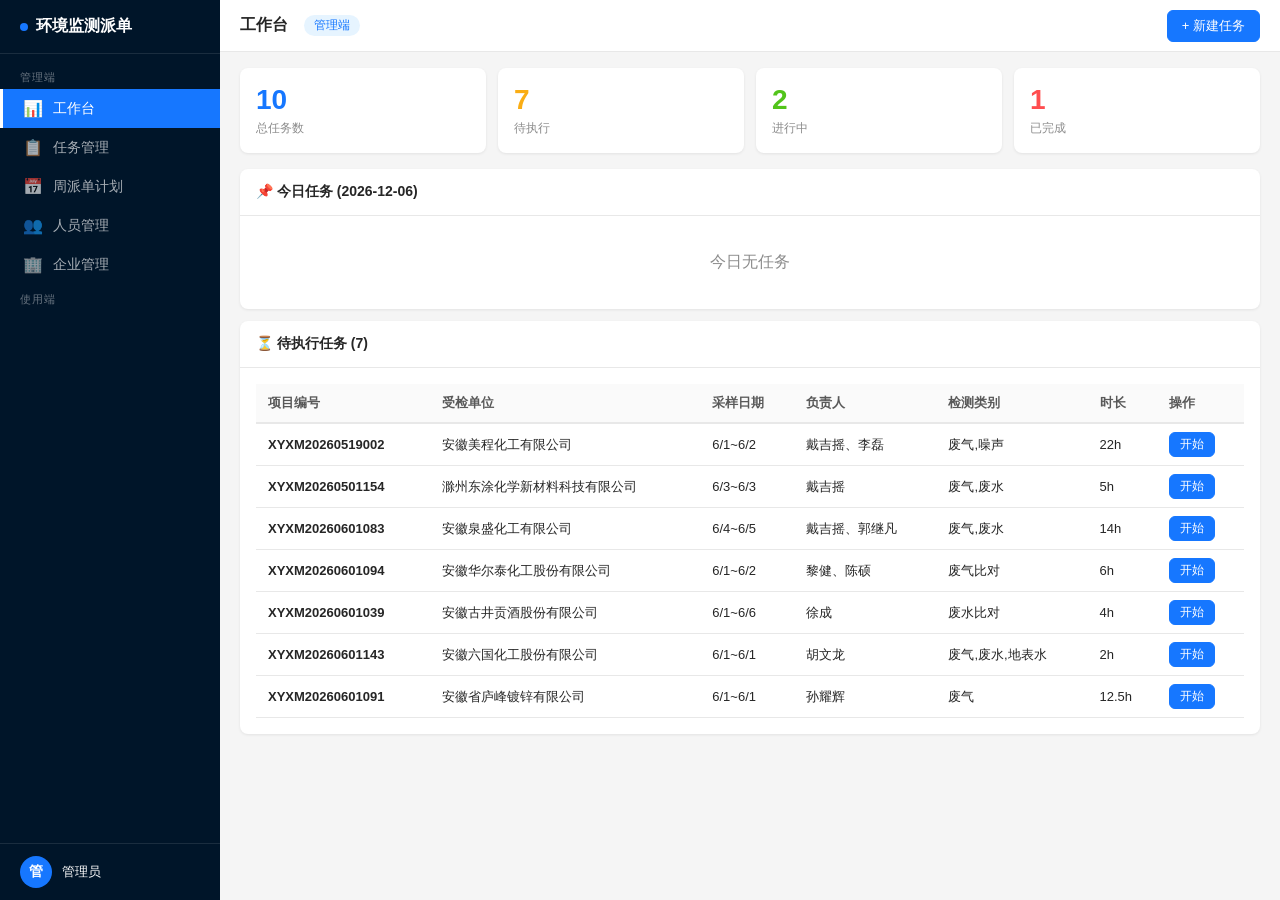
==== index.html @ 9804bbfb "环境监测采样派单系统 - 初始化" ====
<!DOCTYPE html>
<html lang="zh-CN">
<head>
<meta charset="UTF-8">
<meta name="viewport" content="width=device-width, initial-scale=1.0">
<title>环境监测采样派单系统</title>
<style>
:root {
  --primary: #1677ff; --success: #52c41a; --warning: #faad14; --danger: #ff4d4f;
  --bg: #f5f5f5; --card: #fff; --text: #262626; --text2: #595959; --text3: #8c8c8c;
  --border: #e8e8e8; --radius: 8px; --shadow: 0 1px 3px rgba(0,0,0,.08);
  --sidebar-w: 220px; --header-h: 52px;
}
*{margin:0;padding:0;box-sizing:border-box}
body{font-family:-apple-system,BlinkMacSystemFont,'Segoe UI',sans-serif;background:var(--bg);color:var(--text);display:flex;min-height:100vh}

/* Sidebar */
.sidebar{width:var(--sidebar-w);background:#001529;color:#fff;display:flex;flex-direction:column;position:fixed;top:0;left:0;bottom:0;z-index:100}
.sidebar .logo{padding:16px 20px;font-size:16px;font-weight:700;border-bottom:1px solid rgba(255,255,255,.1);display:flex;align-items:center;gap:8px}
.sidebar .logo .dot{width:8px;height:8px;border-radius:50%;background:var(--primary)}
.sidebar nav{flex:1;padding:8px 0;overflow-y:auto}
.sidebar .nav-group{padding:8px 20px 4px;font-size:11px;color:rgba(255,255,255,.4);text-transform:uppercase;letter-spacing:1px}
.sidebar .nav-item{display:flex;align-items:center;gap:10px;padding:10px 20px;cursor:pointer;font-size:14px;color:rgba(255,255,255,.65);transition:all .2s;border-left:3px solid transparent}
.sidebar .nav-item:hover{color:#fff;background:rgba(255,255,255,.06)}
.sidebar .nav-item.active{color:#fff;background:var(--primary);border-left-color:#fff}
.sidebar .nav-item .icon{font-size:16px;width:20px;text-align:center}
.sidebar .user-area{padding:12px 20px;border-top:1px solid rgba(255,255,255,.1);display:flex;align-items:center;gap:10px;cursor:pointer;font-size:13px}
.sidebar .user-area .avatar{width:32px;height:32px;border-radius:50%;background:var(--primary);display:flex;align-items:center;justify-content:center;font-weight:700;font-size:14px}

/* Main */
.main{margin-left:var(--sidebar-w);flex:1;display:flex;flex-direction:column;min-height:100vh}
.header{height:var(--header-h);background:var(--card);border-bottom:1px solid var(--border);display:flex;align-items:center;padding:0 20px;gap:16px;position:sticky;top:0;z-index:50}
.header h2{font-size:16px;font-weight:600}
.header .role-badge{padding:2px 10px;border-radius:12px;font-size:12px;font-weight:500}
.header .role-badge.admin{background:#e6f4ff;color:var(--primary)}
.header .role-badge.worker{background:#f6ffed;color:var(--success)}
.header .actions{margin-left:auto;display:flex;gap:8px;align-items:center}
.content{padding:16px 20px;flex:1;overflow-y:auto}

/* Cards & Grid */
.stats-grid{display:grid;grid-template-columns:repeat(4,1fr);gap:12px;margin-bottom:16px}
.stat-card{background:var(--card);border-radius:var(--radius);padding:16px;box-shadow:var(--shadow)}
.stat-card .val{font-size:28px;font-weight:700}
.stat-card .lbl{font-size:12px;color:var(--text3);margin-top:4px}
.stat-card.c1 .val{color:var(--primary)}
.stat-card.c2 .val{color:var(--warning)}
.stat-card.c3 .val{color:var(--success)}
.stat-card.c4 .val{color:var(--danger)}

.panel{background:var(--card);border-radius:var(--radius);box-shadow:var(--shadow);margin-bottom:12px}
.panel-header{padding:14px 16px;border-bottom:1px solid var(--border);display:flex;align-items:center;justify-content:space-between}
.panel-header h3{font-size:14px;font-weight:600}
.panel-body{padding:16px;overflow-x:auto}

/* Table */
table{width:100%;border-collapse:collapse;font-size:13px}
th{background:#fafafa;padding:10px 12px;text-align:left;font-weight:600;border-bottom:2px solid var(--border);white-space:nowrap;color:var(--text2)}
td{padding:8px 12px;border-bottom:1px solid var(--border)}
tr:hover{background:#fafafa}

/* Tags */
.tag{display:inline-block;padding:2px 8px;border-radius:4px;font-size:11px;font-weight:500}
.tag-info{background:#e6f4ff;color:var(--primary)}
.tag-success{background:#f6ffed;color:var(--success)}
.tag-warning{background:#fffbe6;color:#d48806}
.tag-danger{background:#fff2e8;color:var(--danger)}
.tag-default{background:#f5f5f5;color:var(--text3)}

/* Buttons */
.btn{padding:6px 14px;border-radius:6px;font-size:13px;cursor:pointer;border:1px solid var(--border);background:#fff;color:var(--text);display:inline-flex;align-items:center;gap:4px;transition:all .2s}
.btn:hover{opacity:.85}
.btn-primary{background:var(--primary);color:#fff;border-color:var(--primary)}
.btn-success{background:var(--success);color:#fff;border-color:var(--success)}
.btn-danger{background:var(--danger);color:#fff;border-color:var(--danger)}
.btn-sm{padding:3px 10px;font-size:12px}
.btn-ghost{background:transparent;border-color:var(--border)}

/* Forms */
.form-row{display:flex;gap:12px;margin-bottom:12px;flex-wrap:wrap}
.form-group{flex:1;min-width:160px}
.form-group label{display:block;font-size:12px;color:var(--text2);margin-bottom:4px;font-weight:500}
.form-group input,.form-group select,.form-group textarea{width:100%;padding:7px 10px;border:1px solid var(--border);border-radius:6px;font-size:13px;outline:none;transition:border .2s}
.form-group input:focus,.form-group select:focus{border-color:var(--primary);box-shadow:0 0 0 2px rgba(22,119,255,.1)}

/* Modal */
.modal-overlay{display:none;position:fixed;top:0;left:0;right:0;bottom:0;background:rgba(0,0,0,.45);z-index:200;align-items:center;justify-content:center}
.modal-overlay.show{display:flex}
.modal{background:var(--card);border-radius:12px;width:90%;max-width:700px;max-height:85vh;overflow-y:auto;box-shadow:0 6px 30px rgba(0,0,0,.15)}
.modal-header{padding:16px 20px;border-bottom:1px solid var(--border);display:flex;align-items:center;justify-content:space-between}
.modal-header h3{font-size:16px}
.modal-body{padding:20px}
.modal-footer{padding:12px 20px;border-top:1px solid var(--border);display:flex;justify-content:flex-end;gap:8px}

/* Page panels */
.page{display:none}
.page.active{display:block}

/* Calendar Strip */
.calendar-strip{display:flex;gap:4px;overflow-x:auto;padding:4px 0;margin-bottom:12px}
.cal-day{min-width:120px;background:var(--card);border-radius:var(--radius);padding:10px;text-align:center;border:2px solid transparent;cursor:pointer;flex-shrink:0}
.cal-day:hover{border-color:var(--primary)}
.cal-day.active{border-color:var(--primary);background:#e6f4ff}
.cal-day .dow{font-size:11px;color:var(--text3)}
.cal-day .date{font-size:18px;font-weight:700}
.cal-day .count{font-size:11px;color:var(--primary);margin-top:2px}

/* Progress Bar */
.progress-bar{height:6px;background:#f0f0f0;border-radius:3px;overflow:hidden;min-width:60px}
.progress-bar .fill{height:100%;border-radius:3px;transition:width .3s}
.fill-blue{background:var(--primary)}
.fill-green{background:var(--success)}
.fill-warning{background:var(--warning)}

/* Toast */
.toast{position:fixed;top:16px;left:50%;transform:translateX(-50%);background:#333;color:#fff;padding:10px 20px;border-radius:20px;font-size:13px;z-index:300;opacity:0;transition:opacity .3s}
.toast.show{opacity:1}

/* Responsive */  
@media(max-width:768px){.sidebar{width:60px}.sidebar .nav-item span:not(.icon),.sidebar .nav-group,.sidebar .logo span,.sidebar .user-area span{display:none}.sidebar .logo{justify-content:center;padding:16px 0}.sidebar .nav-item{justify-content:center;padding:12px 0}.main{margin-left:60px}.stats-grid{grid-template-columns:repeat(2,1fr)}}
</style>
</head>
<body>

<!-- Sidebar -->
<div class="sidebar">
  <div class="logo"><span class="dot"></span><span>环境监测派单</span></div>
  <nav>
    <div class="nav-group">管理端</div>
    <div class="nav-item admin-only active" data-page="dashboard"><span class="icon">📊</span><span>工作台</span></div>
    <div class="nav-item admin-only" data-page="tasks"><span class="icon">📋</span><span>任务管理</span></div>
    <div class="nav-item admin-only" data-page="dispatch"><span class="icon">📅</span><span>周派单计划</span></div>
    <div class="nav-item admin-only" data-page="personnel"><span class="icon">👥</span><span>人员管理</span></div>
    <div class="nav-item admin-only" data-page="companies"><span class="icon">🏢</span><span>企业管理</span></div>
    <div class="nav-group">使用端</div>
    <div class="nav-item worker-only" data-page="mytasks"><span class="icon">📝</span><span>我的任务</span></div>
    <div class="nav-item worker-only" data-page="sampling"><span class="icon">🧪</span><span>现场采样</span></div>
    <div class="nav-item worker-only" data-page="history"><span class="icon">📦</span><span>历史记录</span></div>
  </nav>
  <div class="user-area" id="userSwitcher">
    <div class="avatar" id="userAvatar">管</div>
    <span id="userName">管理员</span>
  </div>
</div>

<!-- Main -->
<div class="main">
  <div class="header">
    <h2 id="pageTitle">工作台</h2>
    <span class="role-badge admin" id="roleBadge">管理端</span>
    <div class="actions" id="headerActions"></div>
  </div>
  <div class="content" id="contentArea"></div>
</div>

<!-- Toast -->
<div class="toast" id="toast"></div>

<!-- Modal -->
<div class="modal-overlay" id="modalOverlay"><div class="modal" id="modalBox"></div></div>

<script>
// ==================== DATA LAYER ====================
const DB_KEY = 'dispatch_db_v2';

const defaultPersonnel = [
  '戴吉摇','李磊','苏骏飞','齐胜男','郭继凡','孙卫文','徐成','祝建','黎健','陈硕',
  '孙耀辉','程跃','江涛','何子龙','陈向浩','史文侯','胡文龙','杨建东','何子昂','万翔','孟祥泽','赵阿康'
].map((name,i)=>({id:'P'+(i+1),name,phone:'',role:i<4?'组长':'组员',status:'active'}));

const defaultCompanies = [
  {id:'C1',name:'安徽美程化工有限公司',region:'滁州定远',contact:'聂亚多',phone:'18756419562',epaAccount:'',onlineAccount:''},
  {id:'C2',name:'滁州东涂化学新材料科技有限公司',region:'滁州定远',contact:'郑严',phone:'18019811106',epaAccount:'',onlineAccount:''},
  {id:'C3',name:'安徽泉盛化工有限公司',region:'滁州定远',contact:'常雪峰',phone:'13956759881',epaAccount:'',onlineAccount:''},
  {id:'C4',name:'安徽华塑股份有限公司',region:'滁州定远',contact:'邵保成',phone:'15756056766',epaAccount:'hwasu2012',onlineAccount:'hsgf'},
  {id:'C5',name:'安徽华尔泰化工股份有限公司',region:'池州',contact:'张燕',phone:'18226967898',epaAccount:'',onlineAccount:''},
  {id:'C6',name:'安徽口子酒业股份有限公司东山厂区',region:'淮北',contact:'唐新村',phone:'13195618285',epaAccount:'anhuikouzijiuye2',onlineAccount:''},
  {id:'C7',name:'绿十字（中国）生物制品有限公司',region:'淮南',contact:'杨晨',phone:'17352953308',epaAccount:'',onlineAccount:''},
  {id:'C8',name:'安徽古井贡酒股份有限公司',region:'亳州',contact:'孙祥',phone:'15055817698',epaAccount:'',onlineAccount:''},
  {id:'C9',name:'安徽六国化工股份有限公司',region:'铜陵',contact:'吴杰',phone:'18056219600',epaAccount:'',onlineAccount:''},
  {id:'C10',name:'安徽省庐峰镀锌有限公司',region:'合肥',contact:'汪大胜',phone:'18055155335',epaAccount:'',onlineAccount:''},
  {id:'C11',name:'安徽金安不锈钢铸造有限公司',region:'六安',contact:'陈思源',phone:'13515608203',epaAccount:'',onlineAccount:''},
  {id:'C12',name:'安徽阳城化工科技有限公司',region:'滁州定远',contact:'范家奎',phone:'18355058960',epaAccount:'',onlineAccount:''},
];

const ds = ['2026-06-01','2026-06-02','2026-06-03','2026-06-04','2026-06-05','2026-06-06','2026-06-07',
  '2026-06-08','2026-06-09','2026-06-10','2026-06-11','2026-06-12','2026-06-13','2026-06-14'];

const defaultTasks = [
  {id:'T1',pid:'XYXM20260519002',dateStart:'2026-06-01',dateEnd:'2026-06-02',company:'C1',leader:'P1,P2',members:'P3,P4',
    types:'废气,噪声',plannedHrs:22,actualHrs:null,status:'pending',note:''},
  {id:'T2',pid:'XYXM20260501154',dateStart:'2026-06-03',dateEnd:'2026-06-03',company:'C2',leader:'P1',members:'P3',
    types:'废气,废水',plannedHrs:5,actualHrs:null,status:'pending',note:''},
  {id:'T3',pid:'XYXM20260601083',dateStart:'2026-06-04',dateEnd:'2026-06-05',company:'C3',leader:'P1,P5',members:'P3,P6',
    types:'废气,废水',plannedHrs:14,actualHrs:null,status:'pending',note:'无组织废气不做，其余完成'},
  {id:'T4',pid:'XYXM20260601027',dateStart:'2026-06-03',dateEnd:'2026-06-05',company:'C4',leader:'P2',members:'P4',
    types:'废气,废水',plannedHrs:4,actualHrs:null,status:'progress',note:''},
  {id:'T5',pid:'XYXM20260601094',dateStart:'2026-06-01',dateEnd:'2026-06-02',company:'C5',leader:'P9,P10',members:'P11,P12',
    types:'废气比对',plannedHrs:6,actualHrs:null,status:'pending',note:''},
  {id:'T6',pid:'XYXM20260601005',dateStart:'2026-06-01',dateEnd:'2026-06-03',company:'C7',leader:'P5',members:'P6',
    types:'废水比对',plannedHrs:4,actualHrs:null,status:'progress',note:'企业雨水如无流动水，现场取消'},
  {id:'T7',pid:'XYXM20260601039',dateStart:'2026-06-01',dateEnd:'2026-06-06',company:'C8',leader:'P7',members:'P8',
    types:'废水比对',plannedHrs:4,actualHrs:null,status:'pending',note:''},
  {id:'T8',pid:'XYXM20260601002',dateStart:'2026-06-01',dateEnd:'2026-06-01',company:'C12',leader:'P9',members:'P10',
    types:'废气,噪声',plannedHrs:5,actualHrs:5,status:'done',note:'3号完成有组织及无组织臭气浓度项目'},
  {id:'T9',pid:'XYXM20260601143',dateStart:'2026-06-01',dateEnd:'2026-06-01',company:'C9',leader:'P17',members:'P19',
    types:'废气,废水,地表水',plannedHrs:2,actualHrs:null,status:'pending',note:'黑度采样1次'},
  {id:'T10',pid:'XYXM20260601091',dateStart:'2026-06-01',dateEnd:'2026-06-01',company:'C10',leader:'P11',members:'P12',
    types:'废气',plannedHrs:12.5,actualHrs:null,status:'pending',note:''},
];

const defaultSamplingRecords = [
  {id:'S1',taskId:'T8',date:'2026-06-01',sampler:'孙耀辉',items:'颗粒物,氮氧化物',photos:{entry:true,exit:true,sample:true,record:true},
    gps:{lat:31.5563,lng:118.4952},device:'3012H-05',note:'',createdAt:'2026-06-01T10:30:00'},
];

const initDB = {
  personnel: defaultPersonnel,
  companies: defaultCompanies,
  tasks: defaultTasks,
  samplingRecords: defaultSamplingRecords,
  currentUser: {id:'P0',name:'管理员',role:'admin'},
  nextIds: {task:11,company:13,personnel:23,sampling:2}
};

function loadDB(){try{const d=localStorage.getItem(DB_KEY);return d?JSON.parse(d):JSON.parse(JSON.stringify(initDB))}catch(e){return JSON.parse(JSON.stringify(initDB))}}
function saveDB(db=null){if(!db)db=App.db;localStorage.setItem(DB_KEY,JSON.stringify(db))}

const App = {db:loadDB(),page:'dashboard'};
if(!localStorage.getItem(DB_KEY)) saveDB(App.db);

// ==================== HELPERS ====================
function $(sel){return document.querySelector(sel)}
function $$(sel){return document.querySelectorAll(sel)}
function toast(msg){const t=$('#toast');t.textContent=msg;t.classList.add('show');setTimeout(()=>t.classList.remove('show'),2000)}
function fmtDate(d){if(!d)return'';const p=new Date(d);return `${p.getMonth()+1}/${p.getDate()}`}
function getPerson(id){return App.db.personnel.find(p=>p.id===id)}
function getPeople(ids){if(!ids)return'';return ids.split(',').map(id=>{const p=getPerson(id.trim());return p?p.name:id}).join('、')}
function getCompany(id){return App.db.companies.find(c=>c.id===id)}
function getCompanyName(id){const c=getCompany(id);return c?c.name:id||''}
function statusTag(s){
  const m={pending:['待执行','warning'],progress:['进行中','info'],done:['已完成','success'],cancelled:['已取消','danger']};
  const [t,c]=m[s]||['未知','default'];return `<span class="tag tag-${c}">${t}</span>`;
}
function isAdmin(){return App.db.currentUser.role==='admin'}
function nextId(type){const key=type+'Id' in App.db.nextIds ? type+'Id' : type;const n=App.db.nextIds[type];App.db.nextIds[type]=n+1;saveDB();return type[0].toUpperCase()+n}

// ==================== ROUTING ====================
function navigate(page){
  App.page=page;
  $$('.nav-item').forEach(n=>n.classList.remove('active'));
  const nav=document.querySelector(`.nav-item[data-page="${page}"]`);
  if(nav)nav.classList.add('active');
  const titles={dashboard:'工作台',tasks:'任务管理',dispatch:'周派单计划',personnel:'人员管理',companies:'企业管理',mytasks:'我的任务',sampling:'现场采样',history:'历史记录'};
  $('#pageTitle').textContent=titles[page]||page;
  renderPage(page);
  updateRoleUI();
}

function updateRoleUI(){
  const admin=isAdmin();
  $$('.admin-only').forEach(e=>e.style.display=admin?'':'none');
  $$('.worker-only').forEach(e=>e.style.display=admin?'none':'');
  const badge=$('#roleBadge');
  badge.textContent=admin?'管理端':'使用端';
  badge.className='role-badge '+(admin?'admin':'worker');
  $('#userAvatar').textContent=admin?'管':(App.db.currentUser.name||'员')[0];
  $('#userName').textContent=admin?'管理员':App.db.currentUser.name;
}

// ==================== USER SWITCHER ====================
$('#userSwitcher').addEventListener('click',()=>{
  if(isAdmin()){
    const html='<h3>切换身份</h3><div style="display:flex;flex-wrap:wrap;gap:8px;margin-top:12px">'+
      '<button class="btn" onclick="switchToAdmin()" style="'+(isAdmin()?'background:#e6f4ff;border-color:var(--primary)':'')+'">🔧 管理员</button>'+
      App.db.personnel.filter(p=>p.status==='active').map(p=>
        '<button class="btn" onclick="switchToWorker(\''+p.id+'\')">👤 '+p.name+'</button>'
      ).join('')+'</div>';
    showModal('切换身份',html,null);
  }else{
    switchToAdmin();
  }
});

function switchToAdmin(){App.db.currentUser={id:'P0',name:'管理员',role:'admin'};saveDB();navigate('dashboard')}
function switchToWorker(pid){const p=getPerson(pid);if(!p)return;App.db.currentUser={id:p.id,name:p.name,role:'worker'};saveDB();closeModal();navigate('mytasks')}

// ==================== MODAL ====================
function showModal(title,body,footer){
  $('#modalBox').innerHTML=`
    <div class="modal-header"><h3>${title}</h3><button class="btn btn-ghost btn-sm" onclick="closeModal()">✕</button></div>
    <div class="modal-body">${body}</div>
    ${footer?`<div class="modal-footer">${footer}</div>`:''}`;
  $('#modalOverlay').classList.add('show');
}
function closeModal(){$('#modalOverlay').classList.remove('show')}
$('#modalOverlay').addEventListener('click',e=>{if(e.target===$('#modalOverlay'))closeModal()});

// ==================== PAGE: DASHBOARD ====================
function renderDashboard(){
  const tasks=App.db.tasks;
  const stats={
    total:tasks.length,
    pending:tasks.filter(t=>t.status==='pending').length,
    progress:tasks.filter(t=>t.status==='progress').length,
    done:tasks.filter(t=>t.status==='done').length
  };
  const today=new Date().toISOString().slice(0,10);
  const todayTasks=tasks.filter(t=>t.dateStart<=today&&t.dateEnd>=today);

  const html=`
    <div class="stats-grid">
      <div class="stat-card c1"><div class="val">${stats.total}</div><div class="lbl">总任务数</div></div>
      <div class="stat-card c2"><div class="val">${stats.pending}</div><div class="lbl">待执行</div></div>
      <div class="stat-card c3"><div class="val">${stats.progress}</div><div class="lbl">进行中</div></div>
      <div class="stat-card c4"><div class="val">${stats.done}</div><div class="lbl">已完成</div></div>
    </div>
    <div class="panel">
      <div class="panel-header"><h3>📌 今日任务 (${today})</h3></div>
      <div class="panel-body">
        ${todayTasks.length===0?'<p style="color:var(--text3);padding:20px;text-align:center">今日无任务</p>':
          `<table><thead><tr><th>项目编号</th><th>受检单位</th><th>负责人</th><th>组员</th><th>检测类别</th><th>状态</th><th>计划时长</th></tr></thead><tbody>
          ${todayTasks.map(t=>`<tr>
            <td><strong>${t.pid}</strong></td><td>${getCompanyName(t.company)}</td><td>${getPeople(t.leader)}</td>
            <td>${getPeople(t.members)}</td><td>${t.types}</td><td>${statusTag(t.status)}</td><td>${t.plannedHrs}h</td>
          </tr>`).join('')}</tbody></table>`}
      </div>
    </div>
    <div class="panel">
      <div class="panel-header"><h3>⏳ 待执行任务 (${stats.pending})</h3></div>
      <div class="panel-body">
        <table><thead><tr><th>项目编号</th><th>受检单位</th><th>采样日期</th><th>负责人</th><th>检测类别</th><th>时长</th><th>操作</th></tr></thead><tbody>
        ${tasks.filter(t=>t.status==='pending').slice(0,10).map(t=>`<tr>
          <td><strong>${t.pid}</strong></td><td>${getCompanyName(t.company)}</td><td>${fmtDate(t.dateStart)}~${fmtDate(t.dateEnd)}</td>
          <td>${getPeople(t.leader)}</td><td>${t.types}</td><td>${t.plannedHrs}h</td>
          <td><button class="btn btn-primary btn-sm" onclick="startTask('${t.id}')">开始</button></td>
        </tr>`).join('')}</tbody></table>
      </div>
    </div>`;
  $('#contentArea').innerHTML=html;
  $('#headerActions').innerHTML='<button class="btn btn-primary" onclick="navigate(\'tasks\')">+ 新建任务</button>';
}

function startTask(taskId){
  const t=App.db.tasks.find(x=>x.id===taskId);
  if(!t)return;
  t.status='progress';
  saveDB();
  toast(`✅ 任务 ${t.pid} 已开始`);
  renderDashboard();
}

// ==================== PAGE: TASK MANAGEMENT ====================
function renderTasks(filter='all'){
  const tasks=App.db.tasks;
  let filtered=filter==='all'?tasks:tasks.filter(t=>t.status===filter);

  const html=`
    <div style="display:flex;gap:8px;margin-bottom:12px">
      ${['all','pending','progress','done'].map(f=>
        `<button class="btn ${filter===f?'btn-primary':'btn-ghost'} btn-sm" onclick="renderTasks('${f}')">${f==='all'?'全部':f==='pending'?'待执行':f==='progress'?'进行中':'已完成'}</button>`
      ).join('')}
      <button class="btn btn-primary btn-sm" style="margin-left:auto" onclick="showTaskForm()">+ 新建任务</button>
    </div>
    <div class="panel">
      <div class="panel-body">
        <table><thead><tr><th>项目编号</th><th>受检单位</th><th>采样日期</th><th>负责人</th><th>组员</th><th>类别</th><th>计划时长</th><th>状态</th><th>操作</th></tr></thead><tbody>
        ${filtered.map(t=>`<tr>
          <td><strong>${t.pid}</strong></td><td>${getCompanyName(t.company)}</td><td>${fmtDate(t.dateStart)}~${fmtDate(t.dateEnd)}</td>
          <td>${getPeople(t.leader)}</td><td>${getPeople(t.members)}</td><td>${t.types}</td>
          <td>${t.plannedHrs}h${t.actualHrs?` / 实际${t.actualHrs}h`:''}</td>
          <td>${statusTag(t.status)}</td>
          <td>
            <button class="btn btn-sm" onclick="editTask('${t.id}')">编辑</button>
            <button class="btn btn-sm btn-danger" onclick="deleteTask('${t.id}')">删除</button>
          </td>
        </tr>`).join('')}</tbody></table>
      </div>
    </div>`;
  $('#contentArea').innerHTML=html;
  $('#headerActions').innerHTML='';
}

function showTaskForm(taskId=null){
  const t=taskId?App.db.tasks.find(x=>x.id===taskId):null;
  const coOpts=App.db.companies.map(c=>`<option value="${c.id}" ${t&&t.company===c.id?'selected':''}>${c.name}</option>`).join('');
  const pOpts=App.db.personnel.filter(p=>p.status==='active').map(p=>`<option value="${p.id}" ${t&&t.leader&&t.leader.includes(p.id)?'selected':''}>${p.name} (${p.role})</option>`).join('');

  const body=`
    <input type="hidden" id="tf_id" value="${t?t.id:''}">
    <div class="form-row">
      <div class="form-group"><label>项目编号 *</label><input id="tf_pid" value="${t?t.pid:''}" placeholder="XYXM2026..."></div>
      <div class="form-group"><label>受检单位 *</label><select id="tf_company">${coOpts}</select></div>
    </div>
    <div class="form-row">
      <div class="form-group"><label>开始日期 *</label><input type="date" id="tf_start" value="${t?t.dateStart:''}"></div>
      <div class="form-group"><label>结束日期 *</label><input type="date" id="tf_end" value="${t?t.dateEnd:''}"></div>
      <div class="form-group"><label>计划时长(h)</label><input type="number" id="tf_hrs" value="${t?t.plannedHrs:''}" step="0.5"></div>
    </div>
    <div class="form-row">
      <div class="form-group"><label>负责人 *</label><select id="tf_leader" multiple style="height:100px">${pOpts}</select></div>
      <div class="form-group"><label>组员</label><select id="tf_members" multiple style="height:100px">${pOpts}</select></div>
    </div>
    <div class="form-row">
      <div class="form-group"><label>检测类别</label><input id="tf_types" value="${t?t.types:''}" placeholder="废气,废水,噪声..."></div>
      <div class="form-group"><label>状态</label><select id="tf_status">
        <option value="pending" ${t&&t.status==='pending'?'selected':''}>待执行</option>
        <option value="progress" ${t&&t.status==='progress'?'selected':''}>进行中</option>
        <option value="done" ${t&&t.status==='done'?'selected':''}>已完成</option>
        <option value="cancelled" ${t&&t.status==='cancelled'?'selected':''}>已取消</option>
      </select></div>
    </div>
    <div class="form-group"><label>备注</label><textarea id="tf_note" rows="2">${t?t.note||'':''}</textarea></div>`;
  const footer=`<button class="btn" onclick="closeModal()">取消</button><button class="btn btn-primary" onclick="saveTask()">保存</button>`;
  showModal(t?'编辑任务':'新建任务',body,footer);
}

function saveTask(){
  const id=$('#tf_id').value;
  const data={
    pid:$('#tf_pid').value, company:$('#tf_company').value,
    dateStart:$('#tf_start').value, dateEnd:$('#tf_end').value,
    plannedHrs:parseFloat($('#tf_hrs').value)||0,
    leader:Array.from($('#tf_leader').selectedOptions).map(o=>o.value).join(','),
    members:Array.from($('#tf_members').selectedOptions).map(o=>o.value).join(','),
    types:$('#tf_types').value, status:$('#tf_status').value, note:$('#tf_note').value
  };
  if(!data.pid||!data.company||!data.dateStart||!data.leader){toast('请填写必填项');return}
  if(id){
    const t=App.db.tasks.find(x=>x.id===id);
    Object.assign(t,data);
  }else{
    data.id=nextId('task');data.actualHrs=null;
    App.db.tasks.push(data);
  }
  saveDB();closeModal();renderTasks();toast('✅ 已保存');
}

function editTask(id){showTaskForm(id)}
function deleteTask(id){
  if(!confirm('确认删除此任务？'))return;
  App.db.tasks=App.db.tasks.filter(t=>t.id!==id);
  saveDB();renderTasks();toast('🗑️ 已删除');
}

// ==================== PAGE: DISPATCH (WEEKLY PLAN) ====================
function renderDispatch(){
  const tasks=App.db.tasks;

  // Build week data
  const weeks=[];
  for(let i=0;i<14;i+=7){
    const wd=ds.slice(i,i+7);
    weeks.push({label:`第${Math.floor(i/7)+1}周 (${fmtDate(wd[0])}~${fmtDate(wd[wd.length-1])})`,days:wd});
  }

  let activeWeek=0;
  const html=`
    <div style="display:flex;gap:8px;margin-bottom:12px">
      ${weeks.map((w,i)=>`<button class="btn ${i===activeWeek?'btn-primary':'btn-ghost'} btn-sm" onclick="renderDispatchWeek(${i})">${w.label}</button>`).join('')}
    </div>
    <div class="panel" id="dispatchPanel"></div>`;
  $('#contentArea').innerHTML=html;
  $('#headerActions').innerHTML='<button class="btn btn-primary" onclick="showTaskForm()">+ 新建任务</button>';
  renderDispatchWeek(0);
}

function renderDispatchWeek(weekIdx){
  const wd=ds.slice(weekIdx*7,weekIdx*7+7);
  const tasks=App.db.tasks.filter(t=>{
    return t.dateStart<=wd[wd.length-1]&&t.dateEnd>=wd[0];
  });

  // Group by day
  const dayTasks={};
  wd.forEach(d=>{dayTasks[d]=tasks.filter(t=>t.dateStart<=d&&t.dateEnd>=d)});

  const html=`
    <div class="panel-body">
      <table style="table-layout:fixed">
      <thead><tr>
        ${wd.map(d=>{
          const dt=new Date(d);const dows=['日','一','二','三','四','五','六'];
          const cnt=dayTasks[d].length;
          return `<th style="text-align:center">${fmtDate(d)}<br><small style="color:var(--text3)">周${dows[dt.getDay()]}</small><br><span style="color:var(--primary);font-size:12px">${cnt}任务</span></th>`;
        }).join('')}
      </tr></thead>
      <tbody><tr>
        ${wd.map(d=>`<td style="vertical-align:top;padding:6px">
          ${dayTasks[d].map(t=>`<div style="background:#f6f8fa;border-radius:4px;padding:6px;margin-bottom:4px;font-size:11px;border-left:3px solid ${t.status==='done'?'var(--success)':t.status==='progress'?'var(--primary)':'var(--warning)'};cursor:pointer" onclick="editTask('${t.id}')" title="${t.note||''}">
            <strong>${t.pid}</strong><br>${getCompanyName(t.company)}<br>
            ${getPeople(t.leader).slice(0,10)} | ${t.plannedHrs}h
          </div>`).join('')}
          ${dayTasks[d].length===0?'<span style="color:var(--text3);font-size:11px">-</span>':''}
        </td>`).join('')}
      </tr></tbody></table>
    </div>`;
  document.getElementById('dispatchPanel').innerHTML=html;

  // Update week buttons
  const btns=document.querySelectorAll('#contentArea .btn');
  btns.forEach((b,i)=>{
    if(i<2) b.className=`btn ${i===weekIdx?'btn-primary':'btn-ghost'} btn-sm`;
  });
}

// ==================== PAGE: PERSONNEL ====================
function renderPersonnel(){
  const html=`
    <div style="margin-bottom:12px"><button class="btn btn-primary btn-sm" onclick="showPersonnelForm()">+ 添加人员</button></div>
    <div class="panel"><div class="panel-body">
      <table><thead><tr><th>姓名</th><th>角色</th><th>电话</th><th>状态</th><th>本月任务</th><th>操作</th></tr></thead><tbody>
      ${App.db.personnel.map(p=>{
        const taskCount=App.db.tasks.filter(t=>(t.leader||'').includes(p.id)||(t.members||'').includes(p.id)).length;
        const doneCount=App.db.tasks.filter(t=>((t.leader||'').includes(p.id)||(t.members||'').includes(p.id))&&t.status==='done').length;
        return `<tr>
          <td><strong>${p.name}</strong></td><td><span class="tag tag-info">${p.role}</span></td>
          <td>${p.phone||'-'}</td><td>${p.status==='active'?'<span class="tag tag-success">在职</span>':'<span class="tag tag-default">离职</span>'}</td>
          <td><div class="progress-bar" style="width:80px"><div class="fill fill-green" style="width:${taskCount?doneCount/taskCount*100:0}%"></div></div>${doneCount}/${taskCount}</td>
          <td>
            <button class="btn btn-sm" onclick="editPersonnel('${p.id}')">编辑</button>
            ${p.status==='active'?`<button class="btn btn-sm btn-danger" onclick="togglePersonnel('${p.id}')">停用</button>`:''}
          </td>
        </tr>`;
      }).join('')}
      </tbody></table>
    </div></div>`;
  $('#contentArea').innerHTML=html;
  $('#headerActions').innerHTML='';
}

function showPersonnelForm(pid=null){
  const p=pid?getPerson(pid):null;
  const body=`
    <input type="hidden" id="pf_id" value="${p?p.id:''}">
    <div class="form-row">
      <div class="form-group"><label>姓名 *</label><input id="pf_name" value="${p?p.name:''}"></div>
      <div class="form-group"><label>角色</label><select id="pf_role">
        <option value="组长" ${p&&p.role==='组长'?'selected':''}>组长</option>
        <option value="组员" ${p&&p.role==='组员'?'selected':''}>组员</option>
      </select></div>
    </div>
    <div class="form-group"><label>电话</label><input id="pf_phone" value="${p?p.phone||'':''}"></div>`;
  const footer=`<button class="btn" onclick="closeModal()">取消</button><button class="btn btn-primary" onclick="savePersonnel()">保存</button>`;
  showModal(p?'编辑人员':'添加人员',body,footer);
}

function savePersonnel(){
  const id=$('#pf_id').value,name=$('#pf_name').value,role=$('#pf_role').value,phone=$('#pf_phone').value;
  if(!name){toast('请输入姓名');return}
  if(id){
    const p=getPerson(id);if(p){p.name=name;p.role=role;p.phone=phone}
  }else{
    App.db.personnel.push({id:nextId('personnel'),name,role,phone,status:'active'});
  }
  saveDB();closeModal();renderPersonnel();toast('✅ 已保存');
}

function editPersonnel(id){showPersonnelForm(id)}
function togglePersonnel(id){const p=getPerson(id);if(p){p.status=p.status==='active'?'inactive':'active';saveDB();renderPersonnel()}}

// ==================== PAGE: COMPANIES ====================
function renderCompanies(){
  const coOpts=App.db.companies.map(c=>`<option value="${c.id}">${c.name}</option>`).join('');

  const html=`
    <div style="margin-bottom:12px"><button class="btn btn-primary btn-sm" onclick="showCompanyForm()">+ 添加企业</button></div>
    <div class="panel"><div class="panel-body">
      <table><thead><tr><th>企业名称</th><th>地区</th><th>联系人</th><th>电话</th><th>排污许可账号</th><th>在线平台</th><th>任务数</th><th>操作</th></tr></thead><tbody>
      ${App.db.companies.map(c=>{
        const tc=App.db.tasks.filter(t=>t.company===c.id).length;
        return `<tr>
          <td><strong>${c.name}</strong></td><td>${c.region||'-'}</td><td>${c.contact||'-'}</td><td>${c.phone||'-'}</td>
          <td>${c.epaAccount?`<code style="font-size:11px">${c.epaAccount}</code>`:'-'}</td>
          <td>${c.onlineAccount?`<code style="font-size:11px">${c.onlineAccount}</code>`:'-'}</td>
          <td><span class="tag tag-info">${tc}</span></td>
          <td>
            <button class="btn btn-sm" onclick="editCompany('${c.id}')">编辑</button>
            <button class="btn btn-sm btn-danger" onclick="deleteCompany('${c.id}')">删除</button>
          </td>
        </tr>`;
      }).join('')}
      </tbody></table>
    </div></div>`;
  $('#contentArea').innerHTML=html;
  $('#headerActions').innerHTML='';
}

function showCompanyForm(cid=null){
  const c=cid?getCompany(cid):null;
  const body=`
    <input type="hidden" id="cf_id" value="${c?c.id:''}">
    <div class="form-row">
      <div class="form-group" style="flex:2"><label>企业名称 *</label><input id="cf_name" value="${c?c.name:''}"></div>
      <div class="form-group"><label>地区</label><input id="cf_region" value="${c?c.region||'':''}"></div>
    </div>
    <div class="form-row">
      <div class="form-group"><label>联系人</label><input id="cf_contact" value="${c?c.contact||'':''}"></div>
      <div class="form-group"><label>电话</label><input id="cf_phone" value="${c?c.phone||'':''}"></div>
    </div>
    <div class="form-row">
      <div class="form-group"><label>排污许可账号</label><input id="cf_epa" value="${c?c.epaAccount||'':''}"></div>
      <div class="form-group"><label>在线平台账号</label><input id="cf_online" value="${c?c.onlineAccount||'':''}"></div>
    </div>`;
  const footer=`<button class="btn" onclick="closeModal()">取消</button><button class="btn btn-primary" onclick="saveCompany()">保存</button>`;
  showModal(c?'编辑企业':'添加企业',body,footer);
}

function saveCompany(){
  const id=$('#cf_id').value,name=$('#cf_name').value;
  if(!name){toast('请输入企业名称');return}
  const data={name,region:$('#cf_region').value,contact:$('#cf_contact').value,phone:$('#cf_phone').value,
    epaAccount:$('#cf_epa').value,onlineAccount:$('#cf_online').value};
  if(id){
    const c=getCompany(id);if(c)Object.assign(c,data);
  }else{
    data.id=nextId('company');App.db.companies.push(data);
  }
  saveDB();closeModal();renderCompanies();toast('✅ 已保存');
}

function editCompany(id){showCompanyForm(id)}
function deleteCompany(id){if(!confirm('确认删除？'))return;App.db.companies=App.db.companies.filter(c=>c.id!==id);saveDB();renderCompanies()}

// ==================== PAGE: MY TASKS (WORKER) ====================
function renderMyTasks(){
  const uid=App.db.currentUser.id;
  const tasks=App.db.tasks.filter(t=>(t.leader||'').includes(uid)||(t.members||'').includes(uid));
  const pending=tasks.filter(t=>t.status==='pending');
  const progress=tasks.filter(t=>t.status==='progress');
  const done=tasks.filter(t=>t.status==='done');

  const html=`
    <div class="stats-grid">
      <div class="stat-card c1"><div class="val">${tasks.length}</div><div class="lbl">我的任务</div></div>
      <div class="stat-card c2"><div class="val">${pending.length}</div><div class="lbl">待执行</div></div>
      <div class="stat-card c3"><div class="val">${progress.length}</div><div class="lbl">进行中</div></div>
      <div class="stat-card c4"><div class="val">${done.length}</div><div class="lbl">已完成</div></div>
    </div>
    <div class="panel">
      <div class="panel-header"><h3>📋 我的任务列表</h3></div>
      <div class="panel-body">
        <table><thead><tr><th>项目编号</th><th>受检单位</th><th>日期</th><th>检测类别</th><th>时长</th><th>状态</th><th>操作</th></tr></thead><tbody>
        ${tasks.map(t=>`<tr>
          <td><strong>${t.pid}</strong></td><td>${getCompanyName(t.company)}</td><td>${fmtDate(t.dateStart)}~${fmtDate(t.dateEnd)}</td>
          <td>${t.types}</td><td>${t.plannedHrs}h</td><td>${statusTag(t.status)}</td>
          <td>
            ${t.status==='pending'?`<button class="btn btn-primary btn-sm" onclick="startMyTask('${t.id}')">开始</button>`:''}
            ${t.status==='progress'?`<button class="btn btn-success btn-sm" onclick="goSampling('${t.id}')">去采样</button>`:''}
          </td>
        </tr>`).join('')}</tbody></table>
      </div>
    </div>`;
  $('#contentArea').innerHTML=html;
  $('#headerActions').innerHTML='';
}

function startMyTask(id){
  const t=App.db.tasks.find(x=>x.id===id);
  if(!t)return;
  t.status='progress';saveDB();renderMyTasks();toast('✅ 任务已开始');
}

// ==================== PAGE: SAMPLING (WORKER) ====================
function renderSampling(){
  const uid=App.db.currentUser.id;
  const tasks=App.db.tasks.filter(t=>((t.leader||'').includes(uid)||(t.members||'').includes(uid))&&t.status==='progress');

  const html=`
    <div class="panel"><div class="panel-header"><h3>🧪 正在进行的采样任务</h3></div><div class="panel-body">
      ${tasks.length===0?'<p style="color:var(--text3);padding:20px;text-align:center">暂无进行中的采样任务</p>':
        tasks.map(t=>`<div style="background:#f6f8fa;border-radius:var(--radius);padding:14px;margin-bottom:8px">
          <div style="display:flex;justify-content:space-between;align-items:center;margin-bottom:10px">
            <strong style="font-size:15px">${t.pid} - ${getCompanyName(t.company)}</strong>
            <span>${t.types}</span>
          </div>
          <div style="font-size:13px;color:var(--text2);margin-bottom:10px">📅 ${t.dateStart}~${t.dateEnd} | ⏱ ${t.plannedHrs}h | ${t.note||''}</div>
          <button class="btn btn-primary" onclick="goSampling('${t.id}')">进入采样</button>
          <button class="btn btn-success" onclick="completeTask('${t.id}')">标记完成</button>
        </div>`).join('')}
    </div></div>`;
  $('#contentArea').innerHTML=html;
  $('#headerActions').innerHTML='';
}

function goSampling(taskId){
  const t=App.db.tasks.find(x=>x.id===taskId);
  if(!t)return;
  const c=getCompany(t.company);

  // Get existing records
  const records=App.db.samplingRecords.filter(r=>r.taskId===taskId);

  const html=`
    <h3>${t.pid} - ${c?c.name:''}</h3>
    <div style="background:#f6ffed;border:1px solid #b7eb8f;border-radius:var(--radius);padding:12px;margin-bottom:16px;font-size:13px">
      📋 ${t.types} | ⏱ 计划${t.plannedHrs}h
      ${t.note?'<br>📌 '+t.note:''}
    </div>

    <div style="margin-bottom:16px">
      <div style="display:flex;justify-content:space-between;align-items:center;margin-bottom:8px">
        <strong>📷 排口照片与备注</strong>
        <button class="btn btn-primary btn-sm" onclick="addPortItem()">+ 添加排口</button>
      </div>
      <div id="portList">
        <div class="port-item" data-idx="0" style="background:#fafafa;border-radius:8px;padding:12px;margin-bottom:8px;border:1px solid var(--border)">
          <div class="form-row" style="margin-bottom:8px">
            <div class="form-group" style="flex:2"><label>排口名称</label><input class="port-name" placeholder="如：1#排气筒、总排口、雨水口..."></div>
          </div>
          <div class="form-group" style="margin-bottom:8px"><label>备注说明</label><textarea class="port-note" rows="2" placeholder="采样情况、异常记录等..."></textarea></div>
          <div style="display:flex;gap:8px;align-items:center">
            <label class="btn btn-sm btn-ghost" style="cursor:pointer">
              📷 选择照片
              <input type="file" class="port-photos" accept="image/*" multiple style="display:none" onchange="previewPortPhotos(this)">
            </label>
            <span class="port-preview" style="display:flex;gap:4px;flex-wrap:wrap"></span>
          </div>
        </div>
      </div>
    </div>

    <div style="margin-top:16px">
      <strong>📝 已提交记录 (${records.length})</strong>
      ${records.length===0?'<p style="color:var(--text3);font-size:12px;margin-top:4px">暂无</p>':''}
      ${records.map(r=>`<div style="font-size:12px;padding:8px;margin:4px 0;background:#f0f0f0;border-radius:4px;line-height:1.6">
        ${r.ports?r.ports.map(p=>`<div>🔹 <strong>${p.name||'未命名排口'}</strong>: ${p.note||'-'} (📷${(p.photos||[]).length}张)</div>`).join(''):'<span>📷 '+Object.values(r.photos||{}).filter(Boolean).length+'张照片</span>'}
        <div style="color:var(--text3)">${r.createdAt}</div>
      </div>`).join('')}
    </div>
  `;

  const footer=`
    <input type="hidden" id="sm_taskId" value="${taskId}">
    <button class="btn" onclick="closeModal()">取消</button>
    <button class="btn btn-primary" onclick="submitSampling()">✅ 提交</button>
    <button class="btn btn-success" onclick="submitSampleAndComplete()">✅ 提交并完成任务</button>`;

  showModal('现场采样',html,footer);
}

let portIdx=0;
function addPortItem(){
  portIdx++;
  const el=document.createElement('div');
  el.className='port-item';
  el.dataset.idx=portIdx;
  el.style.cssText='background:#fafafa;border-radius:8px;padding:12px;margin-bottom:8px;border:1px solid var(--border)';
  el.innerHTML=`
    <div class="form-row" style="margin-bottom:8px">
      <div class="form-group" style="flex:2"><label>排口名称</label><input class="port-name" placeholder="如：1#排气筒、总排口、雨水口..."></div>
      <div class="form-group" style="flex:0;display:flex;align-items:end"><button class="btn btn-sm btn-danger" onclick="removePortItem(this)" style="margin-top:22px">删除</button></div>
    </div>
    <div class="form-group" style="margin-bottom:8px"><label>备注说明</label><textarea class="port-note" rows="2" placeholder="采样情况、异常记录等..."></textarea></div>
    <div style="display:flex;gap:8px;align-items:center">
      <label class="btn btn-sm btn-ghost" style="cursor:pointer">
        📷 选择照片
        <input type="file" class="port-photos" accept="image/*" multiple style="display:none" onchange="previewPortPhotos(this)">
      </label>
      <span class="port-preview" style="display:flex;gap:4px;flex-wrap:wrap"></span>
    </div>`;
  document.getElementById('portList').appendChild(el);
}

function removePortItem(btn){
  const items=document.querySelectorAll('.port-item');
  if(items.length<=1){toast('至少保留一个排口');return}
  btn.closest('.port-item').remove();
}

function previewPortPhotos(input){
  const preview=input.closest('div').querySelector('.port-preview');
  preview.innerHTML='';
  const files=Array.from(input.files);
  files.forEach(f=>{
    const reader=new FileReader();
    reader.onload=function(e){
      const img=document.createElement('img');
      img.src=e.target.result;
      img.style.cssText='width:48px;height:48px;object-fit:cover;border-radius:4px;border:1px solid var(--border)';
      preview.appendChild(img);
    };
    reader.readAsDataURL(f);
  });
}

function submitSampling(){
  const taskId=document.getElementById('sm_taskId').value;
  const portEls=document.querySelectorAll('.port-item');
  let hasContent=false;
  const ports=[];
  portEls.forEach(el=>{
    const name=el.querySelector('.port-name').value.trim();
    const note=el.querySelector('.port-note').value.trim();
    const fileInput=el.querySelector('.port-photos');
    const photos=Array.from(fileInput.files).map(f=>f.name);
    if(name||note||photos.length>0) hasContent=true;
    ports.push({name,note,photoCount:photos.length,photoNames:photos});
  });
  if(!hasContent){toast('请至少填写一个排口信息');return}

  const record={
    id:nextId('sampling'),taskId,date:new Date().toISOString().slice(0,10),
    sampler:App.db.currentUser.name,ports,
    createdAt:new Date().toISOString()
  };
  App.db.samplingRecords.push(record);
  saveDB();closeModal();renderSampling();
  toast('✅ 采样记录已提交');
}

function submitSampleAndComplete(){
  const taskId=document.getElementById('sm_taskId').value;
  // First save the record
  const portEls=document.querySelectorAll('.port-item');
  let hasContent=false;
  const ports=[];
  portEls.forEach(el=>{
    const name=el.querySelector('.port-name').value.trim();
    const note=el.querySelector('.port-note').value.trim();
    const fileInput=el.querySelector('.port-photos');
    const photos=Array.from(fileInput.files).map(f=>f.name);
    if(name||note||photos.length>0) hasContent=true;
    ports.push({name,note,photoCount:photos.length,photoNames:photos});
  });
  if(hasContent){
    const record={
      id:nextId('sampling'),taskId,date:new Date().toISOString().slice(0,10),
      sampler:App.db.currentUser.name,ports,
      createdAt:new Date().toISOString()
    };
    App.db.samplingRecords.push(record);
  }
  // Mark task done
  const t=App.db.tasks.find(x=>x.id===taskId);
  if(t){t.status='done';t.actualHrs=parseFloat(prompt('实际用时(h):',t.plannedHrs))||t.plannedHrs;saveDB()}
  closeModal();renderSampling();toast('🎉 任务已完成');
}

function completeTask(taskId){
  const t=App.db.tasks.find(x=>x.id===taskId);
  if(!t)return;
  const hrs=parseFloat(prompt('实际用时(h):',t.plannedHrs));
  if(hrs!==null&&!isNaN(hrs)){t.actualHrs=hrs}
  t.status='done';saveDB();renderSampling();toast('🎉 任务已完成');
}

// ==================== PAGE: HISTORY (WORKER) ====================
function renderHistory(){
  const uid=App.db.currentUser.id;
  const tasks=App.db.tasks.filter(t=>((t.leader||'').includes(uid)||(t.members||'').includes(uid))&&t.status==='done');
  const records=App.db.samplingRecords.filter(r=>tasks.some(t=>t.id===r.taskId));

  const html=`
    <div class="stats-grid">
      <div class="stat-card c3"><div class="val">${tasks.length}</div><div class="lbl">已完成任务</div></div>
      <div class="stat-card c1"><div class="val">${records.length}</div><div class="lbl">采样记录</div></div>
    </div>
    <div class="panel"><div class="panel-header"><h3>✅ 已完成任务</h3></div><div class="panel-body">
      <table><thead><tr><th>项目编号</th><th>受检单位</th><th>日期</th><th>计划/实际</th><th>采样记录</th></tr></thead><tbody>
      ${tasks.map(t=>{
        const recs=App.db.samplingRecords.filter(r=>r.taskId===t.id);
        return `<tr>
          <td><strong>${t.pid}</strong></td><td>${getCompanyName(t.company)}</td>
          <td>${fmtDate(t.dateStart)}~${fmtDate(t.dateEnd)}</td>
          <td>${t.plannedHrs}h / ${t.actualHrs||'?'}h</td>
          <td>${recs.map(r=>{
            if(r.ports&&r.ports.length>0){
              return r.ports.map(p=>`<span class="tag tag-success" style="margin:2px" title="${p.note||''}">${p.name||'排口'} (${p.photoCount||0}张)</span>`).join('');
            }
            return `<span class="tag tag-success" style="margin:2px">📷 ${Object.values(r.photos||{}).filter(Boolean).length}张</span>`;
          }).join('')||'-'}</td>
        </tr>`;
      }).join('')}</tbody></table>
    </div></div>`;
  $('#contentArea').innerHTML=html;
  $('#headerActions').innerHTML='';
}

// ==================== RENDER PAGE ====================
function renderPage(page){
  const renders={
    dashboard:renderDashboard,tasks:()=>renderTasks(),dispatch:renderDispatch,
    personnel:renderPersonnel,companies:renderCompanies,
    mytasks:renderMyTasks,sampling:renderSampling,history:renderHistory
  };
  if(renders[page])renders[page]();
  updateRoleUI();
}

// ==================== INIT ====================
$$('.nav-item').forEach(item=>{
  item.addEventListener('click',()=>{
    const page=item.dataset.page;
    if(page)navigate(page);
  });
});

updateRoleUI();
renderDashboard();
</script>
</body>
</html>
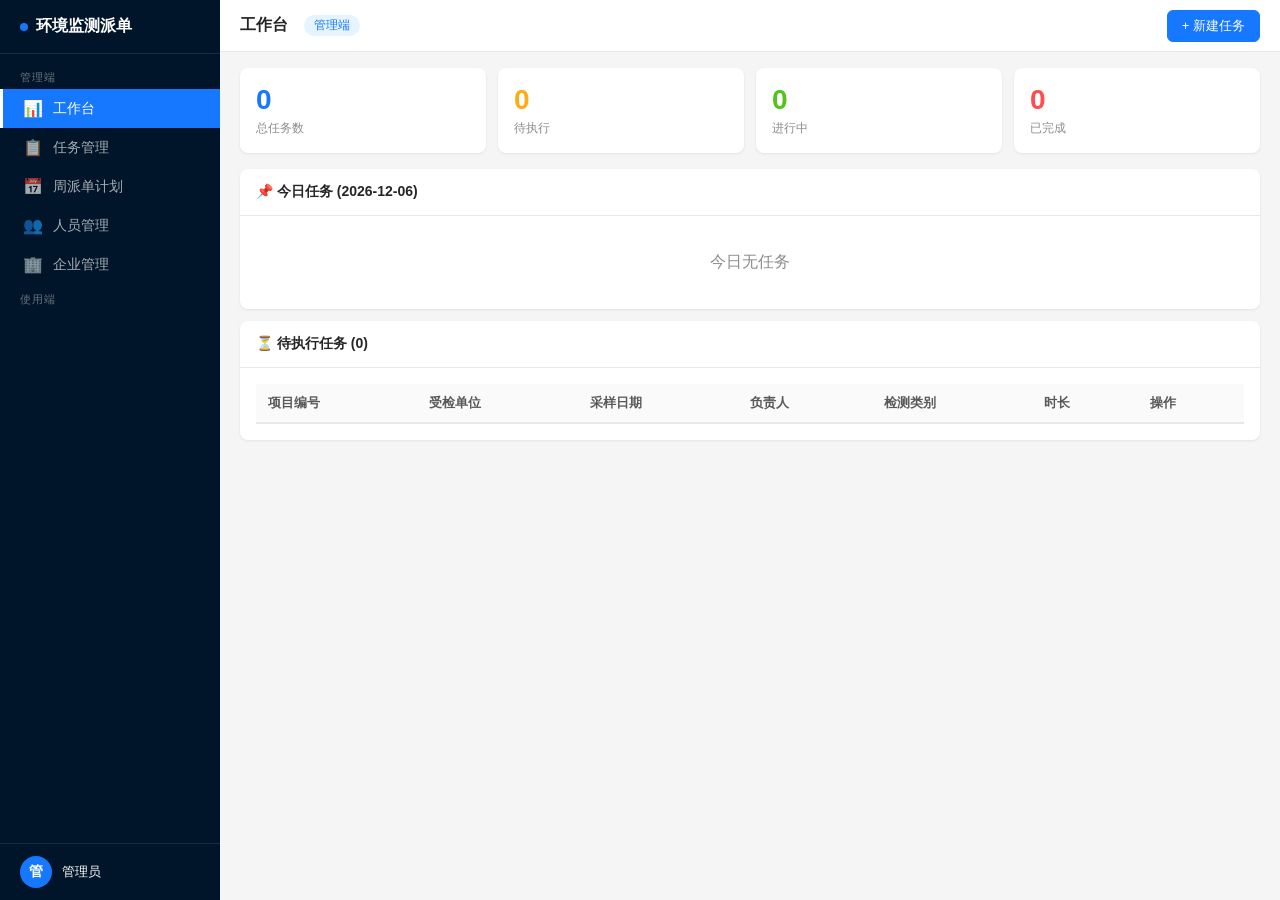
==== commit ae12b1c2: "清空测试数据 + 简化采样页面(排口照片+备注)" ====
--- a/index.html
+++ b/index.html
@@ -185,33 +185,9 @@
 const ds = ['2026-06-01','2026-06-02','2026-06-03','2026-06-04','2026-06-05','2026-06-06','2026-06-07',
   '2026-06-08','2026-06-09','2026-06-10','2026-06-11','2026-06-12','2026-06-13','2026-06-14'];
 
-const defaultTasks = [
-  {id:'T1',pid:'XYXM20260519002',dateStart:'2026-06-01',dateEnd:'2026-06-02',company:'C1',leader:'P1,P2',members:'P3,P4',
-    types:'废气,噪声',plannedHrs:22,actualHrs:null,status:'pending',note:''},
-  {id:'T2',pid:'XYXM20260501154',dateStart:'2026-06-03',dateEnd:'2026-06-03',company:'C2',leader:'P1',members:'P3',
-    types:'废气,废水',plannedHrs:5,actualHrs:null,status:'pending',note:''},
-  {id:'T3',pid:'XYXM20260601083',dateStart:'2026-06-04',dateEnd:'2026-06-05',company:'C3',leader:'P1,P5',members:'P3,P6',
-    types:'废气,废水',plannedHrs:14,actualHrs:null,status:'pending',note:'无组织废气不做，其余完成'},
-  {id:'T4',pid:'XYXM20260601027',dateStart:'2026-06-03',dateEnd:'2026-06-05',company:'C4',leader:'P2',members:'P4',
-    types:'废气,废水',plannedHrs:4,actualHrs:null,status:'progress',note:''},
-  {id:'T5',pid:'XYXM20260601094',dateStart:'2026-06-01',dateEnd:'2026-06-02',company:'C5',leader:'P9,P10',members:'P11,P12',
-    types:'废气比对',plannedHrs:6,actualHrs:null,status:'pending',note:''},
-  {id:'T6',pid:'XYXM20260601005',dateStart:'2026-06-01',dateEnd:'2026-06-03',company:'C7',leader:'P5',members:'P6',
-    types:'废水比对',plannedHrs:4,actualHrs:null,status:'progress',note:'企业雨水如无流动水，现场取消'},
-  {id:'T7',pid:'XYXM20260601039',dateStart:'2026-06-01',dateEnd:'2026-06-06',company:'C8',leader:'P7',members:'P8',
-    types:'废水比对',plannedHrs:4,actualHrs:null,status:'pending',note:''},
-  {id:'T8',pid:'XYXM20260601002',dateStart:'2026-06-01',dateEnd:'2026-06-01',company:'C12',leader:'P9',members:'P10',
-    types:'废气,噪声',plannedHrs:5,actualHrs:5,status:'done',note:'3号完成有组织及无组织臭气浓度项目'},
-  {id:'T9',pid:'XYXM20260601143',dateStart:'2026-06-01',dateEnd:'2026-06-01',company:'C9',leader:'P17',members:'P19',
-    types:'废气,废水,地表水',plannedHrs:2,actualHrs:null,status:'pending',note:'黑度采样1次'},
-  {id:'T10',pid:'XYXM20260601091',dateStart:'2026-06-01',dateEnd:'2026-06-01',company:'C10',leader:'P11',members:'P12',
-    types:'废气',plannedHrs:12.5,actualHrs:null,status:'pending',note:''},
-];
-
-const defaultSamplingRecords = [
-  {id:'S1',taskId:'T8',date:'2026-06-01',sampler:'孙耀辉',items:'颗粒物,氮氧化物',photos:{entry:true,exit:true,sample:true,record:true},
-    gps:{lat:31.5563,lng:118.4952},device:'3012H-05',note:'',createdAt:'2026-06-01T10:30:00'},
-];
+const defaultTasks = [];
+
+const defaultSamplingRecords = [];
 
 const initDB = {
   personnel: defaultPersonnel,
@@ -219,7 +195,7 @@
   tasks: defaultTasks,
   samplingRecords: defaultSamplingRecords,
   currentUser: {id:'P0',name:'管理员',role:'admin'},
-  nextIds: {task:11,company:13,personnel:23,sampling:2}
+  nextIds: {task:1,company:13,personnel:23,sampling:1}
 };
 
 function loadDB(){try{const d=localStorage.getItem(DB_KEY);return d?JSON.parse(d):JSON.parse(JSON.stringify(initDB))}catch(e){return JSON.parse(JSON.stringify(initDB))}}
